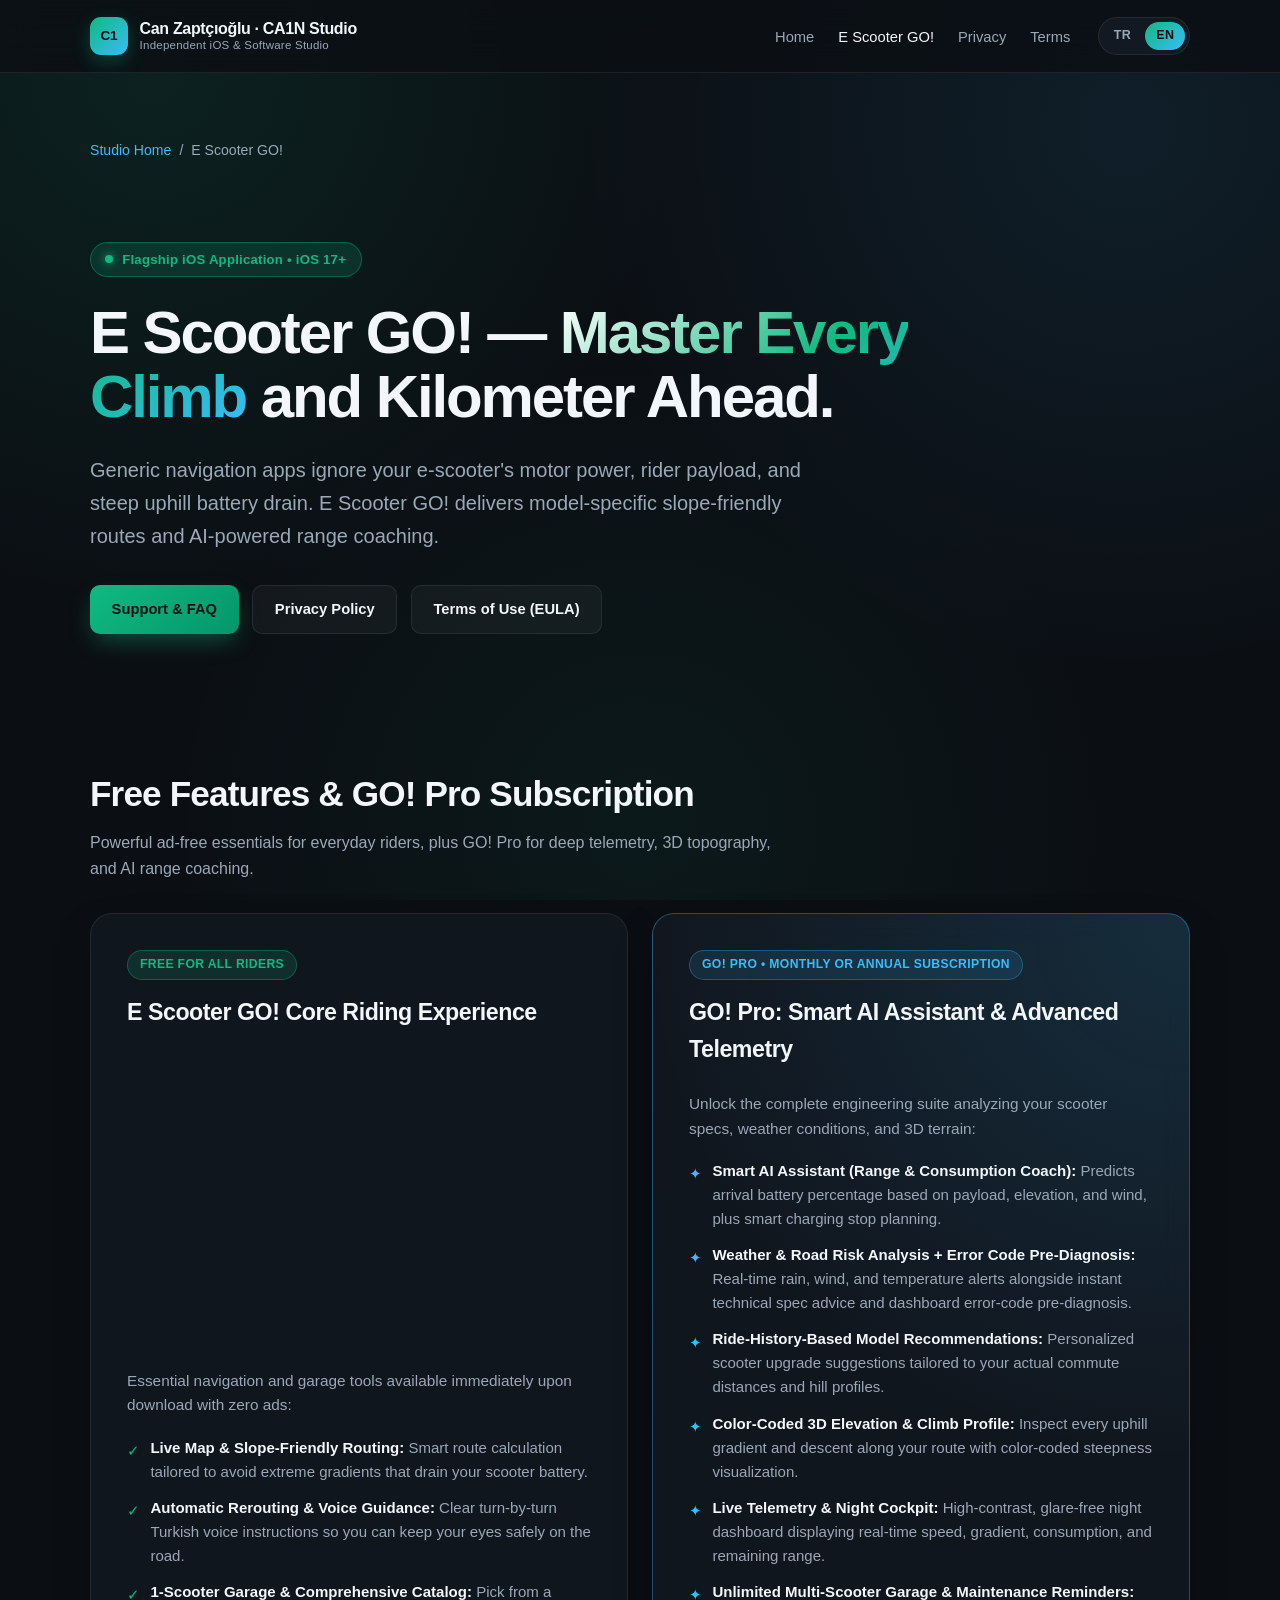
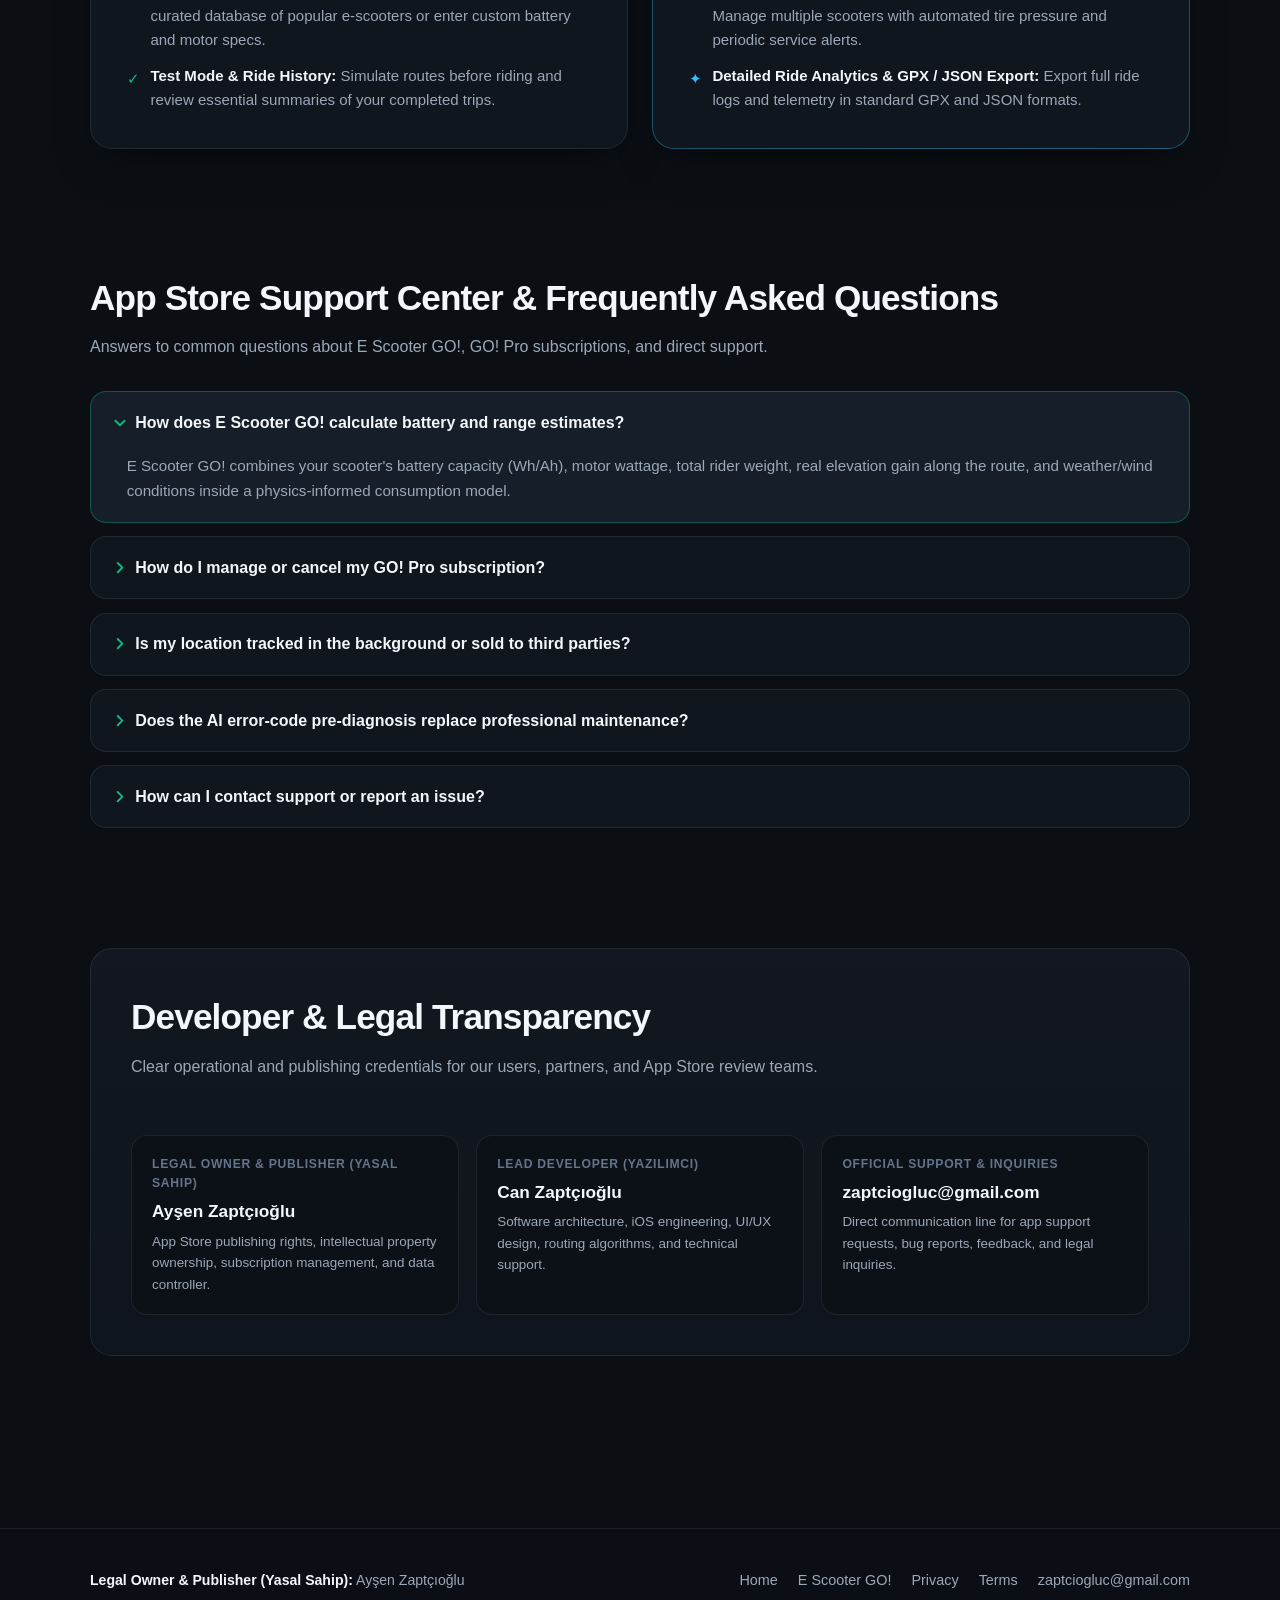
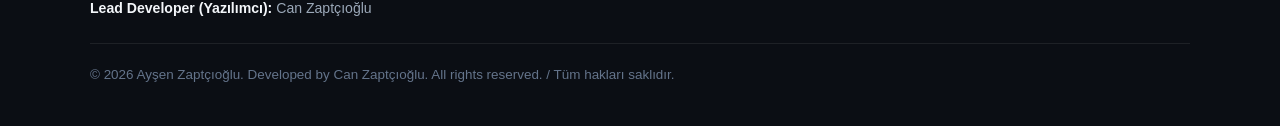
==== e-scooter-go/index.html @ ae76e6fb "redid evertyhing" ====
<!DOCTYPE html>
<html lang="tr" data-i18n-title="meta.title.scooter">
<head>
  <meta charset="UTF-8">
  <meta name="viewport" content="width=device-width, initial-scale=1.0">
  <meta name="description" content="E Scooter GO! — Smart E-Scooter Navigation, Elevation-Aware Range Estimation, Turkish Voice Guidance & GO! Pro AI Assistant. Legal Owner: Ayşen Zaptçıoğlu. Developer: Can Zaptçıoğlu.">
  <title>E Scooter GO! — Akıllı E-Scooter Navigasyon, Menzil & GO! Pro</title>
  <link rel="stylesheet" href="/assets/style.css">
  <script src="/assets/i18n.js" defer></script>
</head>
<body>
  <header class="site-header">
    <div class="header-inner">
      <a href="/" class="brand-link">
        <span class="brand-mark" aria-hidden="true">C1</span>
        <span class="brand-text">
          <span class="brand-title">Can Zaptçıoğlu · CA1N Studio</span>
          <span class="brand-subtitle" data-i18n="nav.brand.subtitle">Bağımsız iOS & Yazılım Stüdyosu</span>
        </span>
      </a>

      <div class="nav-group">
        <nav aria-label="Primary Navigation">
          <ul class="nav-links">
            <li><a href="/" data-i18n="nav.home">Ana Sayfa</a></li>
            <li><a href="/e-scooter-go/" aria-current="page" data-i18n="nav.scooter">E Scooter GO!</a></li>
            <li><a href="/e-scooter-go/privacy/" data-i18n="nav.privacy">Gizlilik</a></li>
            <li><a href="/e-scooter-go/terms/" data-i18n="nav.terms">Koşullar</a></li>
          </ul>
        </nav>

        <div class="lang-switch" role="group" aria-label="Language Switcher">
          <button type="button" class="lang-btn" data-lang="tr" aria-pressed="true">TR</button>
          <button type="button" class="lang-btn" data-lang="en" aria-pressed="false">EN</button>
        </div>
      </div>
    </div>
  </header>

  <main>
    <nav class="breadcrumb" aria-label="Breadcrumb">
      <a href="/" data-i18n="scooter.breadcrumb.home">Ana Sayfa</a>
      <span aria-hidden="true">/</span>
      <span data-i18n="scooter.breadcrumb.current">E Scooter GO!</span>
    </nav>

    <section class="hero" aria-labelledby="scooter-hero-heading">
      <div class="eyebrow-badge">
        <span class="pulse-dot" aria-hidden="true"></span>
        <span data-i18n="scooter.hero.badge">Amiral Gemisi iOS Uygulaması • iOS 17+</span>
      </div>

      <h1 id="scooter-hero-heading" data-i18n-html="scooter.hero.title">
        E Scooter GO! — <span class="text-gradient">Her Yokuşu ve Kilometreyi</span> Önceden Bilin.
      </h1>

      <p class="hero-lead" data-i18n="scooter.hero.lead">
        Standart haritalar elektrikli scooter'ınızın motor gücünü, sürücü ağırlığını veya dik yokuşlardaki batarya kaybını hesaba katmaz. E Scooter GO!, scooter modelinize özel eğim-duyarlı rotalar ve yapay zeka destekli menzil koçluğu sunar.
      </p>

      <div class="hero-actions">
        <a href="#support-faq" class="btn btn-primary" data-i18n="scooter.hero.btn_support">Destek & SSS</a>
        <a href="/e-scooter-go/privacy/" class="btn btn-secondary" data-i18n="scooter.hero.btn_privacy">Gizlilik Politikası</a>
        <a href="/e-scooter-go/terms/" class="btn btn-secondary" data-i18n="scooter.hero.btn_terms">Kullanım Koşulları (EULA)</a>
      </div>
    </section>

    <section class="section-block" aria-labelledby="tiers-heading">
      <div class="section-header">
        <h2 id="tiers-heading" data-i18n="scooter.tiers.title">Ücretsiz Özellikler ve GO! Pro Aboneliği</h2>
        <p data-i18n="scooter.tiers.subtitle">Günlük sürüşler için güçlü ücretsiz temel özellikler; maksimum menzil, derin telemetri ve yapay zeka koçluğu isteyenler için GO! Pro.</p>
      </div>

      <div class="cards-grid">
        <!-- Free Features Card -->
        <article class="card">
          <header>
            <div class="card-top-row">
              <span class="status-pill" data-i18n="scooter.free.badge">Herkes İçin Ücretsiz</span>
            </div>
            <h3 data-i18n="scooter.free.title">E Scooter GO! Temel Sürüş Deneyimi</h3>
          </header>

          <div class="card-content">
            <p data-i18n="scooter.free.desc">
              Uygulamayı indirdiğiniz anda reklamsız ve güvenli şekilde kullanabileceğiniz temel navigasyon ve garaj araçları:
            </p>
            <ul class="feature-list">
              <li>
                <span class="check-icon" aria-hidden="true">✓</span>
                <span data-i18n-html="scooter.free.f1"><strong>Canlı Harita & Eğim Dostu Rota:</strong> Dik yokuşlardan kaçınan, scooter performansınıza uygun akıllı rota hesaplama.</span>
              </li>
              <li>
                <span class="check-icon" aria-hidden="true">✓</span>
                <span data-i18n-html="scooter.free.f2"><strong>Otomatik Yeniden Rotalama & Türkçe Sesli Rehber:</strong> Sürüş esnasında ekrana bakmadan dönüşleri takip etmenizi sağlayan net Türkçe sesli yönlendirme.</span>
              </li>
              <li>
                <span class="check-icon" aria-hidden="true">✓</span>
                <span data-i18n-html="scooter.free.f3"><strong>1 Scooter Kapasiteli Garaj & Geniş Katalog:</strong> Popüler e-scooter modellerinden oluşan hazır katalog veya özel batarya/motor değerleriyle kendi scooter'ınızı ekleme.</span>
              </li>
              <li>
                <span class="check-icon" aria-hidden="true">✓</span>
                <span data-i18n-html="scooter.free.f4"><strong>Test Modu & Sürüş Geçmişi:</strong> Yola çıkmadan önce rotaları simüle etme ve tamamladığınız sürüşlerin temel özetlerini kaydetme.</span>
              </li>
            </ul>
          </div>
        </article>

        <!-- GO! Pro Subscription Card -->
        <article class="card pro-card">
          <header>
            <div class="card-top-row">
              <span class="status-pill upcoming" data-i18n="scooter.pro.badge">GO! Pro • Aylık veya Yıllık Abonelik</span>
            </div>
            <h3 data-i18n="scooter.pro.title">GO! Pro: Akıllı Asistan (AI) & İleri Telemetri</h3>
          </header>

          <div class="card-content">
            <p data-i18n="scooter.pro.desc">
              Sürüş verilerinizi, hava koşullarını ve rota topografyasını analiz eden profesyonel özellik paketi:
            </p>
            <ul class="feature-list">
              <li>
                <span class="sky-icon" aria-hidden="true">✦</span>
                <span data-i18n-html="scooter.pro.f1"><strong>Akıllı Asistan (AI Menzil & Tüketim Koçu):</strong> Kalan batarya, eğim ve rüzgara göre varış batarya yüzdesi tahmini ve şarj durağı planlayıcı.</span>
              </li>
              <li>
                <span class="sky-icon" aria-hidden="true">✦</span>
                <span data-i18n-html="scooter.pro.f2"><strong>Hava & Yol Riski Analizi + Arıza Kodu Ön Tanı:</strong> Yağış, rüzgar ve sıcaklık uyarıları; scooter ekranındaki hata kodları için hızlı teknik ön tanı rehberi ve teknik özellik danışmanı.</span>
              </li>
              <li>
                <span class="sky-icon" aria-hidden="true">✦</span>
                <span data-i18n-html="scooter.pro.f3"><strong>Sürüş Geçmişine Dayalı Model Önerisi:</strong> Günlük rotalarınıza ve yokuş profilinize en uygun e-scooter modellerini analiz eden yapay zeka danışmanı.</span>
              </li>
              <li>
                <span class="sky-icon" aria-hidden="true">✦</span>
                <span data-i18n-html="scooter.pro.f4"><strong>Renk Kodlu 3D Yükseklik & Tırmanış Profili:</strong> Rotadaki tüm tırmanış ve iniş eğimlerini renk kodlarıyla üç boyutlu olarak inceleme.</span>
              </li>
              <li>
                <span class="sky-icon" aria-hidden="true">✦</span>
                <span data-i18n-html="scooter.pro.f5"><strong>Canlı Telemetri & Gece Kokpiti (Night Cockpit):</strong> Gece sürüşlerinde göz yormayan yüksek kontrastlı hız, eğim, tüketim ve tahmini menzil göstergeleri.</span>
              </li>
              <li>
                <span class="sky-icon" aria-hidden="true">✦</span>
                <span data-i18n-html="scooter.pro.f6"><strong>Sınırsız Çoklu Scooter Garajı & Bakım Hatırlatıcıları:</strong> Birden fazla scooter tanımlama, lastik basıncı ve periyodik bakım bildirimleri.</span>
              </li>
              <li>
                <span class="sky-icon" aria-hidden="true">✦</span>
                <span data-i18n-html="scooter.pro.f7"><strong>Detaylı Sürüş Analitiği & GPX / JSON Dışa Aktarım:</strong> Tüm sürüş telemetrinizi profesyonel formatlarda dışa aktarma ve yedekleme.</span>
              </li>
            </ul>
          </div>
        </article>
      </div>
    </section>

    <section id="support-faq" class="section-block" aria-labelledby="faq-heading">
      <div class="section-header">
        <h2 id="faq-heading" data-i18n="scooter.faq.title">App Store Destek Merkezi & Sıkça Sorulan Sorular</h2>
        <p data-i18n="scooter.faq.subtitle">E Scooter GO! kullanımı, GO! Pro aboneliği ve teknik destek hakkında en çok merak edilenler.</p>
      </div>

      <div class="accordion">
        <details open>
          <summary data-i18n="scooter.faq.q1">Menzil ve batarya tüketim tahmini nasıl hesaplanıyor?</summary>
          <div class="accordion-body">
            <p data-i18n="scooter.faq.a1">
              E Scooter GO!, garajınıza kaydettiğiniz scooter'ın batarya kapasitesi (Wh/Ah), motor gücü, toplam sürücü ağırlığı, rotadaki gerçek rakım değişimleri (yokuş eğimleri) ve hava/rüzgar verilerini birleştirerek fizik tabanlı bir tüketim modeli çalıştırır.
            </p>
          </div>
        </details>

        <details>
          <summary data-i18n="scooter.faq.q2">GO! Pro aboneliğimi nasıl yönetebilir veya iptal edebilirim?</summary>
          <div class="accordion-body">
            <p data-i18n="scooter.faq.a2">
              Tüm GO! Pro abonelikleri doğrudan Apple App Store (StoreKit) üzerinden güvenli şekilde işlenir. iPhone'unuzda Ayarlar > [Adınız] > Abonelikler menüsünden aboneliğinizi dilediğiniz zaman görüntüleyebilir, değiştirebilir veya dönem bitiminden en az 24 saat önce iptal edebilirsiniz.
            </p>
          </div>
        </details>

        <details>
          <summary data-i18n="scooter.faq.q3">Konum verilerim arka planda takip ediliyor veya üçüncü taraflara satılıyor mu?</summary>
          <div class="accordion-body">
            <p data-i18n="scooter.faq.a3">
              Hayır. Konum bilginiz yalnızca siz aktif olarak navigasyonu veya sürüş kaydını başlattığınızda rota hesaplama ve sesli yönlendirme amacıyla kullanılır. Reklam ağlarına veri satılmaz ve reklam takibi yapılmaz.
            </p>
          </div>
        </details>

        <details>
          <summary data-i18n="scooter.faq.q4">Yapay Zeka (AI) arıza kodu ön tanısı resmi servis yerine geçer mi?</summary>
          <div class="accordion-body">
            <p data-i18n="scooter.faq.a4">
              Hayır. Akıllı Asistan'ın sunduğu hata kodu açıklamaları ve bakım önerileri yalnızca bilgilendirme ve ön tanı amaçlıdır. Güvenlik açısından kritik mekanik veya elektriksel arızalarda mutlaka yetkili teknik servise başvurmalısınız.
            </p>
          </div>
        </details>

        <details>
          <summary data-i18n="scooter.faq.q5">Destek ekibine veya geliştiriciye nasıl ulaşabilirim?</summary>
          <div class="accordion-body">
            <p data-i18n="scooter.faq.a5">
              Her türlü soru, hata bildirimi, özellik önerisi veya hesap desteği için zaptciogluc@gmail.com adresine e-posta gönderebilirsiniz. Mesajlarınız baş yazılımcı Can Zaptçıoğlu tarafından en geç 24-48 saat içinde yanıtlanır.
            </p>
          </div>
        </details>
      </div>
    </section>

    <section class="section-block" aria-labelledby="scooter-legal-heading">
      <div class="transparency-panel">
        <div class="section-header">
          <h2 id="scooter-legal-heading" data-i18n="home.about.title">Geliştirici & Yasal Şeffaflık Yapısı</h2>
          <p data-i18n="home.about.subtitle">Kullanıcılarımız ve App Store inceleme ekipleri için resmi sahiplik, geliştirme ve yayıncılık bilgileri.</p>
        </div>

        <div class="credentials-grid">
          <div class="credential-item">
            <span class="credential-label" data-i18n="home.about.owner_label">Yasal Sahip & Yayıncı (Legal Owner)</span>
            <span class="credential-value" data-i18n="home.about.owner_value">Ayşen Zaptçıoğlu</span>
            <span class="credential-note" data-i18n="home.about.owner_note">App Store yayıncılık hakları, fikri mülkiyet, abonelik yönetimi ve veri sorumlusu unvanı.</span>
          </div>

          <div class="credential-item">
            <span class="credential-label" data-i18n="home.about.dev_label">Baş Yazılımcı (Lead Developer)</span>
            <span class="credential-value" data-i18n="home.about.dev_value">Can Zaptçıoğlu</span>
            <span class="credential-note" data-i18n="home.about.dev_note">Yazılım mimarisi, iOS mühendisliği, UI/UX tasarımı, algoritma geliştirme ve teknik destek.</span>
          </div>

          <div class="credential-item">
            <span class="credential-label" data-i18n="home.about.support_label">Resmi Destek & İletişim</span>
            <a href="mailto:zaptciogluc@gmail.com" class="credential-value" data-i18n="home.about.support_value">zaptciogluc@gmail.com</a>
            <span class="credential-note" data-i18n="home.about.support_note">Tüm uygulama destek talepleri, geri bildirimler ve yasal bildirimler için doğrudan iletişim hattı.</span>
          </div>
        </div>
      </div>
    </section>
  </main>

  <footer class="site-footer">
    <div class="footer-inner">
      <div class="footer-top">
        <div class="footer-credits">
          <p data-i18n-html="footer.owner_line"><strong>Yasal Sahip & Yayıncı (Legal Owner):</strong> Ayşen Zaptçıoğlu</p>
          <p data-i18n-html="footer.dev_line"><strong>Baş Yazılımcı (Lead Developer):</strong> Can Zaptçıoğlu</p>
        </div>

        <nav aria-label="Footer Links">
          <ul class="footer-links">
            <li><a href="/" data-i18n="nav.home">Ana Sayfa</a></li>
            <li><a href="/e-scooter-go/" data-i18n="nav.scooter">E Scooter GO!</a></li>
            <li><a href="/e-scooter-go/privacy/" data-i18n="nav.privacy">Gizlilik</a></li>
            <li><a href="/e-scooter-go/terms/" data-i18n="nav.terms">Koşullar</a></li>
            <li><a href="mailto:zaptciogluc@gmail.com">zaptciogluc@gmail.com</a></li>
          </ul>
        </nav>
      </div>

      <div class="footer-bottom">
        <p data-i18n="footer.copyright">© 2026 Ayşen Zaptçıoğlu. Developed by Can Zaptçıoğlu. All rights reserved. / Tüm hakları saklıdır.</p>
      </div>
    </div>
  </footer>
</body>
</html>
---- assets/style.css ----
@layer reset, base, theme, components, utilities;

@layer reset {
  html, body, div, span, header, nav, main, section, article, aside, footer,
  h1, h2, h3, h4, p, ul, ol, li, dl, dt, dd, figure, figcaption, blockquote,
  details, summary, a, button {
    box-sizing: border-box;
    margin: 0;
    padding: 0;
  }

  ul, ol {
    list-style: none;
  }

  button {
    font: inherit;
    color: inherit;
    background: transparent;
    border: none;
    cursor: pointer;
  }

  a {
    color: inherit;
    text-decoration: none;
  }
}

@layer theme {
  :root {
    color-scheme: dark;
    --bg-obsidian: #0B0F14;
    --bg-elevated: #0F151D;
    --card-bg: rgba(19, 25, 34, 0.78);
    --card-bg-solid: #131922;
    --card-bg-hover: rgba(24, 32, 44, 0.92);
    --border-subtle: rgba(255, 255, 255, 0.08);
    --border-highlight: rgba(16, 185, 129, 0.35);
    --border-sky: rgba(56, 189, 248, 0.35);
    --text-primary: #F3F6FA;
    --text-secondary: #9BA8B8;
    --text-muted: #64748B;
    --accent-emerald: #10B981;
    --accent-emerald-hover: #059669;
    --accent-emerald-glow: rgba(16, 185, 129, 0.16);
    --accent-sky: #38BDF8;
    --accent-sky-glow: rgba(56, 189, 248, 0.14);
    --accent-amber: #F59E0B;
    --font-sans: -apple-system, BlinkMacSystemFont, "SF Pro Display", "SF Pro Text", "Inter", "Segoe UI", Roboto, Helvetica, Arial, sans-serif;
    --font-mono: "SF Mono", ui-monospace, SFMono-Regular, Menlo, Monaco, Consolas, monospace;
    --radius-sm: 10px;
    --radius-md: 16px;
    --radius-lg: 22px;
    --radius-pill: 999px;
    --shadow-card: 0 18px 40px -12px rgba(0, 0, 0, 0.55);
    --max-width: 1180px;
  }
}

@layer base {
  html {
    background-color: var(--bg-obsidian);
    color: var(--text-primary);
    font-family: var(--font-sans);
    line-height: 1.6;
    scroll-behavior: smooth;
    -webkit-font-smoothing: antialiased;
  }

  body {
    min-block-size: 100dvh;
    display: flex;
    flex-direction: column;
    background-color: var(--bg-obsidian);
    background-image:
      radial-gradient(circle at 12% 8%, rgba(16, 185, 129, 0.11), transparent 38%),
      radial-gradient(circle at 88% 14%, rgba(56, 189, 248, 0.09), transparent 40%),
      radial-gradient(circle at 50% 92%, rgba(16, 185, 129, 0.06), transparent 45%);
    background-attachment: fixed;
  }

  main {
    flex: 1;
    inline-size: 100%;
    max-inline-size: var(--max-width);
    margin-inline: auto;
    padding-inline: clamp(1.25rem, 4vw, 2.5rem);
    padding-block: clamp(2rem, 5vw, 4rem);
  }

  :focus-visible {
    outline: 2px solid var(--accent-sky);
    outline-offset: 3px;
  }
}

@layer components {
  /* Top Navigation Bar */
  .site-header {
    position: sticky;
    inset-block-start: 0;
    z-index: 100;
    background: rgba(11, 15, 20, 0.82);
    backdrop-filter: blur(18px);
    -webkit-backdrop-filter: blur(18px);
    border-block-end: 1px solid var(--border-subtle);
  }

  .header-inner {
    max-inline-size: var(--max-width);
    margin-inline: auto;
    padding-inline: clamp(1.25rem, 4vw, 2.5rem);
    min-block-size: 4.5rem;
    display: flex;
    align-items: center;
    justify-content: space-between;
    gap: 1.25rem;
    flex-wrap: wrap;
  }

  .brand-link {
    display: inline-flex;
    align-items: center;
    gap: 0.75rem;
    font-weight: 700;
    font-size: 1.05rem;
    letter-spacing: -0.02em;
    color: var(--text-primary);
  }

  .brand-mark {
    inline-size: 2.35rem;
    block-size: 2.35rem;
    border-radius: 11px;
    background: linear-gradient(135deg, var(--accent-emerald) 0%, var(--accent-sky) 100%);
    display: inline-flex;
    align-items: center;
    justify-content: center;
    color: #061017;
    font-weight: 800;
    font-size: 0.85rem;
    letter-spacing: -0.03em;
    box-shadow: 0 6px 18px rgba(16, 185, 129, 0.28);
    flex-shrink: 0;
  }

  .brand-text {
    display: flex;
    flex-direction: column;
    line-height: 1.15;
  }

  .brand-title {
    font-weight: 700;
    font-size: 1rem;
  }

  .brand-subtitle {
    font-size: 0.72rem;
    font-weight: 500;
    color: var(--text-secondary);
    letter-spacing: 0.02em;
  }

  .nav-group {
    display: flex;
    align-items: center;
    gap: clamp(0.75rem, 2.5vw, 1.75rem);
    flex-wrap: wrap;
  }

  .nav-links {
    display: flex;
    align-items: center;
    gap: clamp(0.75rem, 2vw, 1.5rem);
    flex-wrap: wrap;
  }

  .nav-links a {
    font-size: 0.92rem;
    font-weight: 500;
    color: var(--text-secondary);
    padding-block: 0.35rem;
    transition: color 0.2s ease;
  }

  .nav-links a:where(:hover, [aria-current="page"]) {
    color: var(--text-primary);
  }

  /* Language Toggle Button */
  .lang-switch {
    display: inline-flex;
    align-items: center;
    background: var(--card-bg-solid);
    border: 1px solid var(--border-subtle);
    border-radius: var(--radius-pill);
    padding: 0.22rem;
    gap: 0.2rem;
  }

  .lang-btn {
    padding: 0.28rem 0.68rem;
    border-radius: var(--radius-pill);
    font-size: 0.78rem;
    font-weight: 700;
    letter-spacing: 0.04em;
    color: var(--text-secondary);
    transition: background-color 0.2s ease, color 0.2s ease;
  }

  .lang-btn[aria-pressed="true"] {
    background: linear-gradient(135deg, var(--accent-emerald), var(--accent-sky));
    color: #041016;
  }

  .lang-btn:hover:not([aria-pressed="true"]) {
    color: var(--text-primary);
  }

  /* Hero Section */
  .hero {
    padding-block: clamp(2.5rem, 6vw, 4.5rem);
    display: grid;
    gap: 1.5rem;
    max-inline-size: 54rem;
  }

  .eyebrow-badge {
    display: inline-flex;
    align-items: center;
    gap: 0.55rem;
    inline-size: fit-content;
    padding: 0.38rem 0.9rem;
    border-radius: var(--radius-pill);
    background: var(--accent-emerald-glow);
    border: 1px solid var(--border-highlight);
    color: var(--accent-emerald);
    font-size: 0.82rem;
    font-weight: 600;
    letter-spacing: 0.02em;
  }

  .eyebrow-badge.sky {
    background: var(--accent-sky-glow);
    border-color: var(--border-sky);
    color: var(--accent-sky);
  }

  .pulse-dot {
    inline-size: 0.5rem;
    block-size: 0.5rem;
    border-radius: 50%;
    background-color: currentColor;
    box-shadow: 0 0 10px currentColor;
  }

  .hero h1 {
    font-size: clamp(2.25rem, 5vw, 3.75rem);
    font-weight: 800;
    line-height: 1.08;
    letter-spacing: -0.035em;
    color: var(--text-primary);
  }

  .text-gradient {
    background: linear-gradient(135deg, #FFFFFF 0%, var(--accent-emerald) 55%, var(--accent-sky) 100%);
    -webkit-background-clip: text;
    background-clip: text;
    color: transparent;
  }

  .hero-lead {
    font-size: clamp(1.05rem, 2vw, 1.25rem);
    color: var(--text-secondary);
    max-inline-size: 46rem;
    line-height: 1.65;
  }

  .hero-actions {
    display: flex;
    flex-wrap: wrap;
    gap: 0.85rem;
    padding-block-start: 0.5rem;
  }

  /* Buttons */
  .btn {
    display: inline-flex;
    align-items: center;
    justify-content: center;
    gap: 0.5rem;
    padding: 0.72rem 1.35rem;
    border-radius: var(--radius-sm);
    font-size: 0.92rem;
    font-weight: 600;
    transition: transform 0.18s ease, background-color 0.18s ease, border-color 0.18s ease, box-shadow 0.18s ease;
  }

  .btn-primary {
    background: linear-gradient(135deg, var(--accent-emerald) 0%, #059669 100%);
    color: #04130E;
    font-weight: 700;
    box-shadow: 0 10px 24px -6px rgba(16, 185, 129, 0.45);
  }

  .btn-primary:hover {
    transform: translateY(-1px);
    box-shadow: 0 14px 28px -6px rgba(16, 185, 129, 0.6);
  }

  .btn-secondary {
    background: rgba(255, 255, 255, 0.04);
    border: 1px solid var(--border-subtle);
    color: var(--text-primary);
  }

  .btn-secondary:hover {
    background: rgba(255, 255, 255, 0.08);
    border-color: rgba(255, 255, 255, 0.2);
  }

  .btn-ghost {
    padding: 0.55rem 0.95rem;
    font-size: 0.85rem;
    background: rgba(56, 189, 248, 0.08);
    border: 1px solid rgba(56, 189, 248, 0.24);
    color: var(--accent-sky);
    border-radius: var(--radius-sm);
  }

  .btn-ghost:hover {
    background: rgba(56, 189, 248, 0.15);
  }

  /* Section Headings */
  .section-block {
    padding-block: clamp(2.25rem, 5vw, 3.75rem);
  }

  .section-header {
    display: flex;
    flex-direction: column;
    gap: 0.5rem;
    margin-block-end: 2rem;
  }

  .section-header h2 {
    font-size: clamp(1.55rem, 3vw, 2.2rem);
    font-weight: 750;
    letter-spacing: -0.025em;
  }

  .section-header p {
    color: var(--text-secondary);
    max-inline-size: 44rem;
    font-size: 1rem;
  }

  /* Responsive Card Grid & Container Query Cards */
  .cards-grid {
    display: grid;
    grid-template-columns: repeat(auto-fit, minmax(min(100%, 340px), 1fr));
    gap: 1.5rem;
  }

  .card {
    container-type: inline-size;
    background: var(--card-bg);
    backdrop-filter: blur(14px);
    -webkit-backdrop-filter: blur(14px);
    border: 1px solid var(--border-subtle);
    border-radius: var(--radius-lg);
    padding: clamp(1.5rem, 3vw, 2.25rem);
    box-shadow: var(--shadow-card);
    display: flex;
    flex-direction: column;
    justify-content: space-between;
    gap: 1.5rem;
    transition: border-color 0.25s ease, transform 0.25s ease;
  }

  .card:hover {
    border-color: rgba(255, 255, 255, 0.16);
  }

  .card.flagship {
    border-color: var(--border-highlight);
    background:
      radial-gradient(circle at 100% 0%, rgba(16, 185, 129, 0.12), transparent 55%),
      var(--card-bg);
  }

  .card.pro-card {
    border-color: var(--border-sky);
    background:
      radial-gradient(circle at 100% 0%, rgba(56, 189, 248, 0.14), transparent 55%),
      var(--card-bg);
  }

  .card header {
    display: flex;
    flex-direction: column;
    gap: 0.85rem;
  }

  .card-top-row {
    display: flex;
    align-items: center;
    justify-content: space-between;
    gap: 1rem;
    flex-wrap: wrap;
  }

  .app-icon-badge {
    inline-size: 3.5rem;
    block-size: 3.5rem;
    border-radius: 15px;
    background: linear-gradient(135deg, #10B981 0%, #0EA5E9 100%);
    display: inline-flex;
    align-items: center;
    justify-content: center;
    color: #04121A;
    box-shadow: 0 10px 24px rgba(16, 185, 129, 0.3);
    flex-shrink: 0;
  }

  .app-icon-badge.muted {
    background: rgba(255, 255, 255, 0.06);
    border: 1px dashed rgba(255, 255, 255, 0.18);
    color: var(--text-secondary);
    box-shadow: none;
  }

  .status-pill {
    display: inline-flex;
    align-items: center;
    gap: 0.4rem;
    padding: 0.28rem 0.75rem;
    border-radius: var(--radius-pill);
    font-size: 0.76rem;
    font-weight: 700;
    letter-spacing: 0.03em;
    text-transform: uppercase;
    background: rgba(16, 185, 129, 0.15);
    color: var(--accent-emerald);
    border: 1px solid rgba(16, 185, 129, 0.35);
  }

  .status-pill.upcoming {
    background: rgba(56, 189, 248, 0.12);
    color: var(--accent-sky);
    border-color: rgba(56, 189, 248, 0.3);
  }

  .card h3 {
    font-size: 1.45rem;
    font-weight: 750;
    letter-spacing: -0.02em;
    color: var(--text-primary);
  }

  .card-content {
    display: flex;
    flex-direction: column;
    gap: 1.1rem;
    color: var(--text-secondary);
    font-size: 0.96rem;
  }

  .feature-tags {
    display: flex;
    flex-wrap: wrap;
    gap: 0.5rem;
  }

  .tag {
    padding: 0.28rem 0.68rem;
    border-radius: 8px;
    background: rgba(255, 255, 255, 0.05);
    border: 1px solid var(--border-subtle);
    font-size: 0.78rem;
    font-weight: 500;
    color: var(--text-primary);
  }

  .card footer {
    display: flex;
    flex-wrap: wrap;
    align-items: center;
    gap: 0.65rem;
    padding-block-start: 0.75rem;
    border-block-start: 1px solid var(--border-subtle);
  }

  @container (min-width: 520px) {
    .card footer {
      justify-content: flex-start;
    }
  }

  /* Feature Lists inside Cards */
  .feature-list {
    display: grid;
    gap: 0.75rem;
  }

  .feature-list li {
    display: flex;
    align-items: flex-start;
    gap: 0.65rem;
    font-size: 0.94rem;
    color: var(--text-secondary);
  }

  .feature-list li strong {
    color: var(--text-primary);
    font-weight: 600;
  }

  .check-icon {
    color: var(--accent-emerald);
    flex-shrink: 0;
    margin-block-start: 0.2rem;
  }

  .sky-icon {
    color: var(--accent-sky);
    flex-shrink: 0;
    margin-block-start: 0.2rem;
  }

  /* Ownership & Transparency Panel */
  .transparency-panel {
    background: linear-gradient(180deg, rgba(19, 25, 34, 0.9) 0%, rgba(15, 21, 29, 0.95) 100%);
    border: 1px solid var(--border-subtle);
    border-radius: var(--radius-lg);
    padding: clamp(1.5rem, 3.5vw, 2.5rem);
    display: grid;
    gap: 1.5rem;
  }

  .credentials-grid {
    display: grid;
    grid-template-columns: repeat(auto-fit, minmax(min(100%, 240px), 1fr));
    gap: 1.1rem;
  }

  .credential-item {
    background: rgba(11, 15, 20, 0.65);
    border: 1px solid var(--border-subtle);
    border-radius: var(--radius-md);
    padding: 1.15rem 1.25rem;
    display: flex;
    flex-direction: column;
    gap: 0.3rem;
  }

  .credential-label {
    font-size: 0.76rem;
    text-transform: uppercase;
    letter-spacing: 0.06em;
    color: var(--text-muted);
    font-weight: 700;
  }

  .credential-value {
    font-size: 1.08rem;
    font-weight: 700;
    color: var(--text-primary);
  }

  .credential-note {
    font-size: 0.84rem;
    color: var(--text-secondary);
  }

  /* Modern Accordion (Native <details> & ::details-content) */
  .accordion {
    display: grid;
    gap: 0.85rem;
  }

  .accordion details {
    background: var(--card-bg);
    border: 1px solid var(--border-subtle);
    border-radius: var(--radius-md);
    padding-inline: 1.25rem;
    transition: border-color 0.2s ease, background-color 0.2s ease;
  }

  .accordion details[open] {
    border-color: var(--border-highlight);
    background: var(--card-bg-hover);
  }

  .accordion summary {
    list-style: none;
    display: flex;
    align-items: center;
    gap: 0.75ch;
    padding-block: 1.1rem;
    font-weight: 650;
    font-size: 1rem;
    color: var(--text-primary);
    cursor: pointer;
    user-select: none;
  }

  .accordion summary::-webkit-details-marker {
    display: none;
  }

  .accordion summary::before {
    content: "";
    inline-size: 1.1em;
    block-size: 1.1em;
    flex-shrink: 0;
    background-color: var(--accent-emerald);
    mask: url("data:image/svg+xml,%3Csvg xmlns='http://www.w3.org/2000/svg' viewBox='0 0 24 24' fill='none' stroke='currentColor' stroke-width='2.5' stroke-linecap='round' stroke-linejoin='round'%3E%3Cpolyline points='6 9 12 15 18 9'/%3E%3C/svg%3E") no-repeat center / contain;
    -webkit-mask: url("data:image/svg+xml,%3Csvg xmlns='http://www.w3.org/2000/svg' viewBox='0 0 24 24' fill='none' stroke='currentColor' stroke-width='2.5' stroke-linecap='round' stroke-linejoin='round'%3E%3Cpolyline points='6 9 12 15 18 9'/%3E%3C/svg%3E") no-repeat center / contain;
    rotate: -90deg;
  }

  .accordion summary:dir(rtl)::before {
    rotate: 90deg;
  }

  .accordion details[open] > summary::before {
    rotate: 0deg;
  }

  @media (prefers-reduced-motion: no-preference) {
    .accordion summary::before {
      transition: rotate 0.2s ease;
    }
  }

  .accordion details::details-content {
    interpolate-size: allow-keywords;
    overflow: clip;
    contain: layout;
  }

  .accordion details:not([open])::details-content {
    block-size: 0;
  }

  @media (prefers-reduced-motion: no-preference) {
    .accordion details::details-content {
      transition: block-size, content-visibility, display;
      transition-duration: 0.28s;
      transition-timing-function: ease-in-out;
      transition-behavior: allow-discrete;
    }
  }

  .accordion-body {
    padding-block-end: 1.15rem;
    padding-inline-start: 1.85ch;
    color: var(--text-secondary);
    font-size: 0.95rem;
    line-height: 1.65;
  }

  /* Legal Document Container */
  .legal-wrapper {
    max-inline-size: 52rem;
    margin-inline: auto;
    display: grid;
    gap: 1.75rem;
  }

  .legal-header h1 {
    margin-block-start: 1rem;
    font-size: clamp(1.85rem, 4vw, 2.75rem);
  }

  .legal-header p {
    color: var(--text-secondary);
    margin-block-start: 0.4rem;
  }

  .legal-card {
    background: var(--card-bg);
    border: 1px solid var(--border-subtle);
    border-radius: var(--radius-lg);
    padding: clamp(1.5rem, 4vw, 2.75rem);
    display: grid;
    gap: 1.5rem;
  }

  .legal-section {
    display: grid;
    gap: 0.65rem;
  }

  .legal-section:not(:last-child) {
    padding-block-end: 1.4rem;
    border-block-end: 1px solid var(--border-subtle);
  }

  .legal-section h2 {
    font-size: 1.25rem;
    font-weight: 700;
    color: var(--text-primary);
  }

  .legal-section p {
    color: var(--text-secondary);
    font-size: 0.95rem;
  }

  .legal-list {
    display: grid;
    gap: 0.5rem;
    padding-inline-start: 1.25rem;
    list-style: disc;
    color: var(--text-secondary);
    font-size: 0.94rem;
  }

  .legal-list li strong {
    color: var(--text-primary);
  }

  /* Breadcrumb navigation */
  .breadcrumb {
    display: inline-flex;
    align-items: center;
    gap: 0.5rem;
    font-size: 0.88rem;
    color: var(--text-secondary);
    margin-block-end: 0.5rem;
  }

  .breadcrumb a {
    color: var(--accent-sky);
    font-weight: 500;
  }

  .breadcrumb a:hover {
    text-decoration: underline;
  }

  /* Footer */
  .site-footer {
    border-block-start: 1px solid var(--border-subtle);
    background: rgba(11, 15, 20, 0.92);
    margin-block-start: 3rem;
  }

  .footer-inner {
    max-inline-size: var(--max-width);
    margin-inline: auto;
    padding-inline: clamp(1.25rem, 4vw, 2.5rem);
    padding-block: 2.5rem;
    display: flex;
    flex-direction: column;
    gap: 1.5rem;
  }

  .footer-top {
    display: flex;
    justify-content: space-between;
    align-items: flex-start;
    gap: 2rem;
    flex-wrap: wrap;
  }

  .footer-credits {
    display: grid;
    gap: 0.35rem;
    font-size: 0.88rem;
    color: var(--text-secondary);
  }

  .footer-credits strong {
    color: var(--text-primary);
  }

  .footer-links {
    display: flex;
    flex-wrap: wrap;
    gap: 1.25rem;
    font-size: 0.9rem;
  }

  .footer-links a {
    color: var(--text-secondary);
    transition: color 0.2s ease;
  }

  .footer-links a:hover {
    color: var(--accent-emerald);
  }

  .footer-bottom {
    padding-block-start: 1.25rem;
    border-block-start: 1px solid var(--border-subtle);
    display: flex;
    justify-content: space-between;
    align-items: center;
    flex-wrap: wrap;
    gap: 1rem;
    font-size: 0.84rem;
    color: var(--text-muted);
  }
}
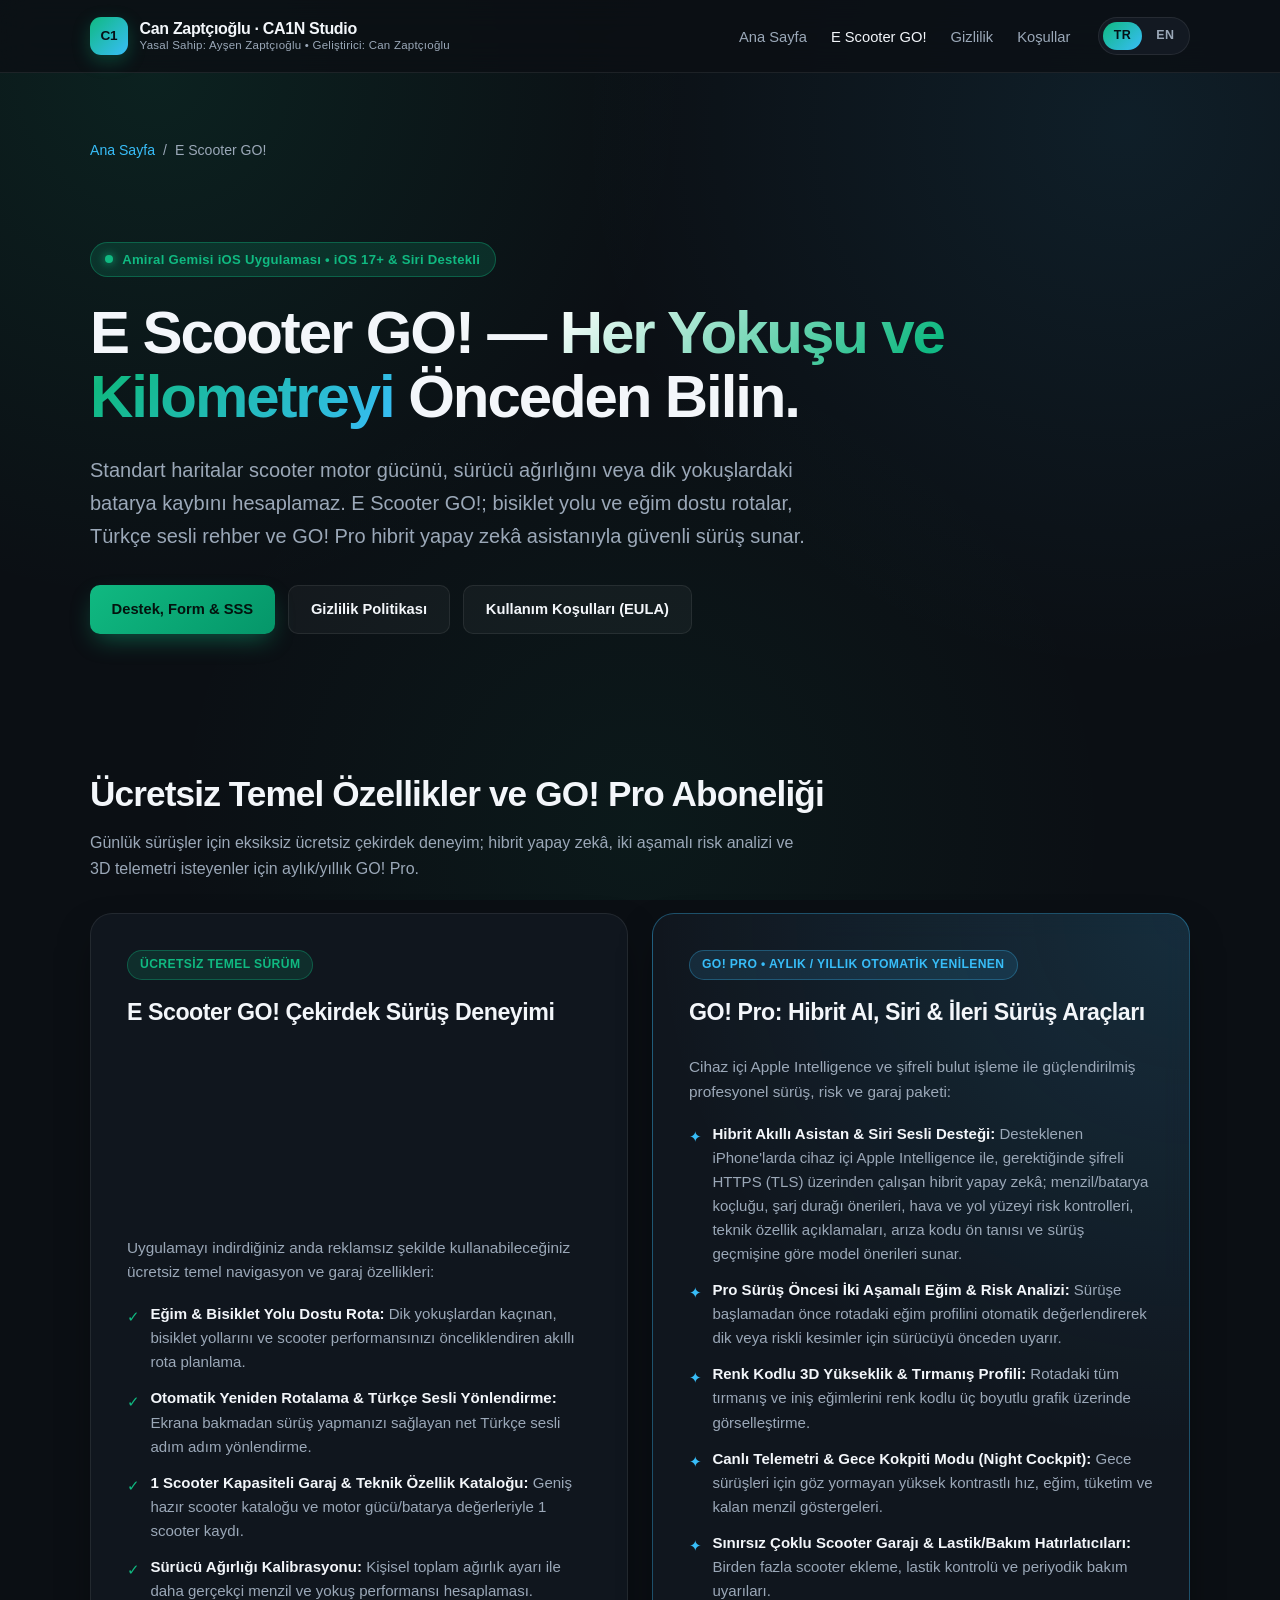
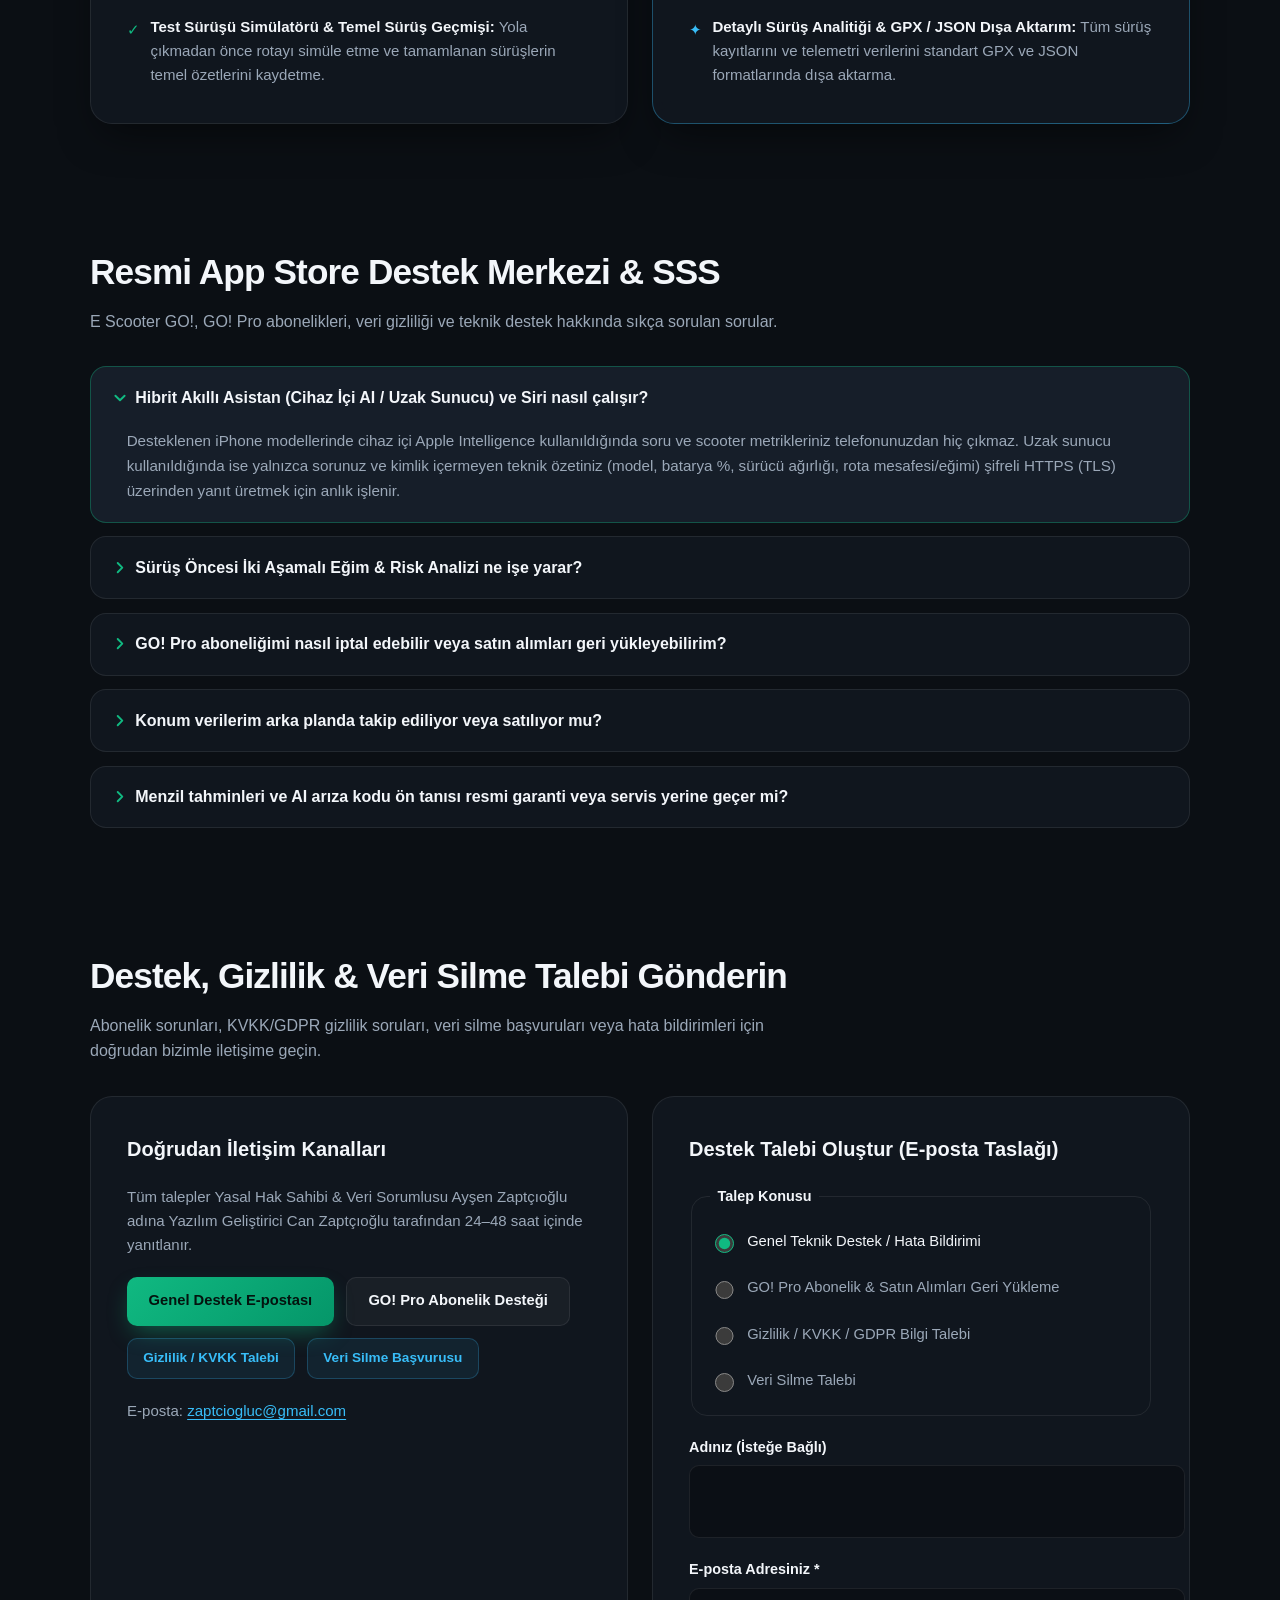
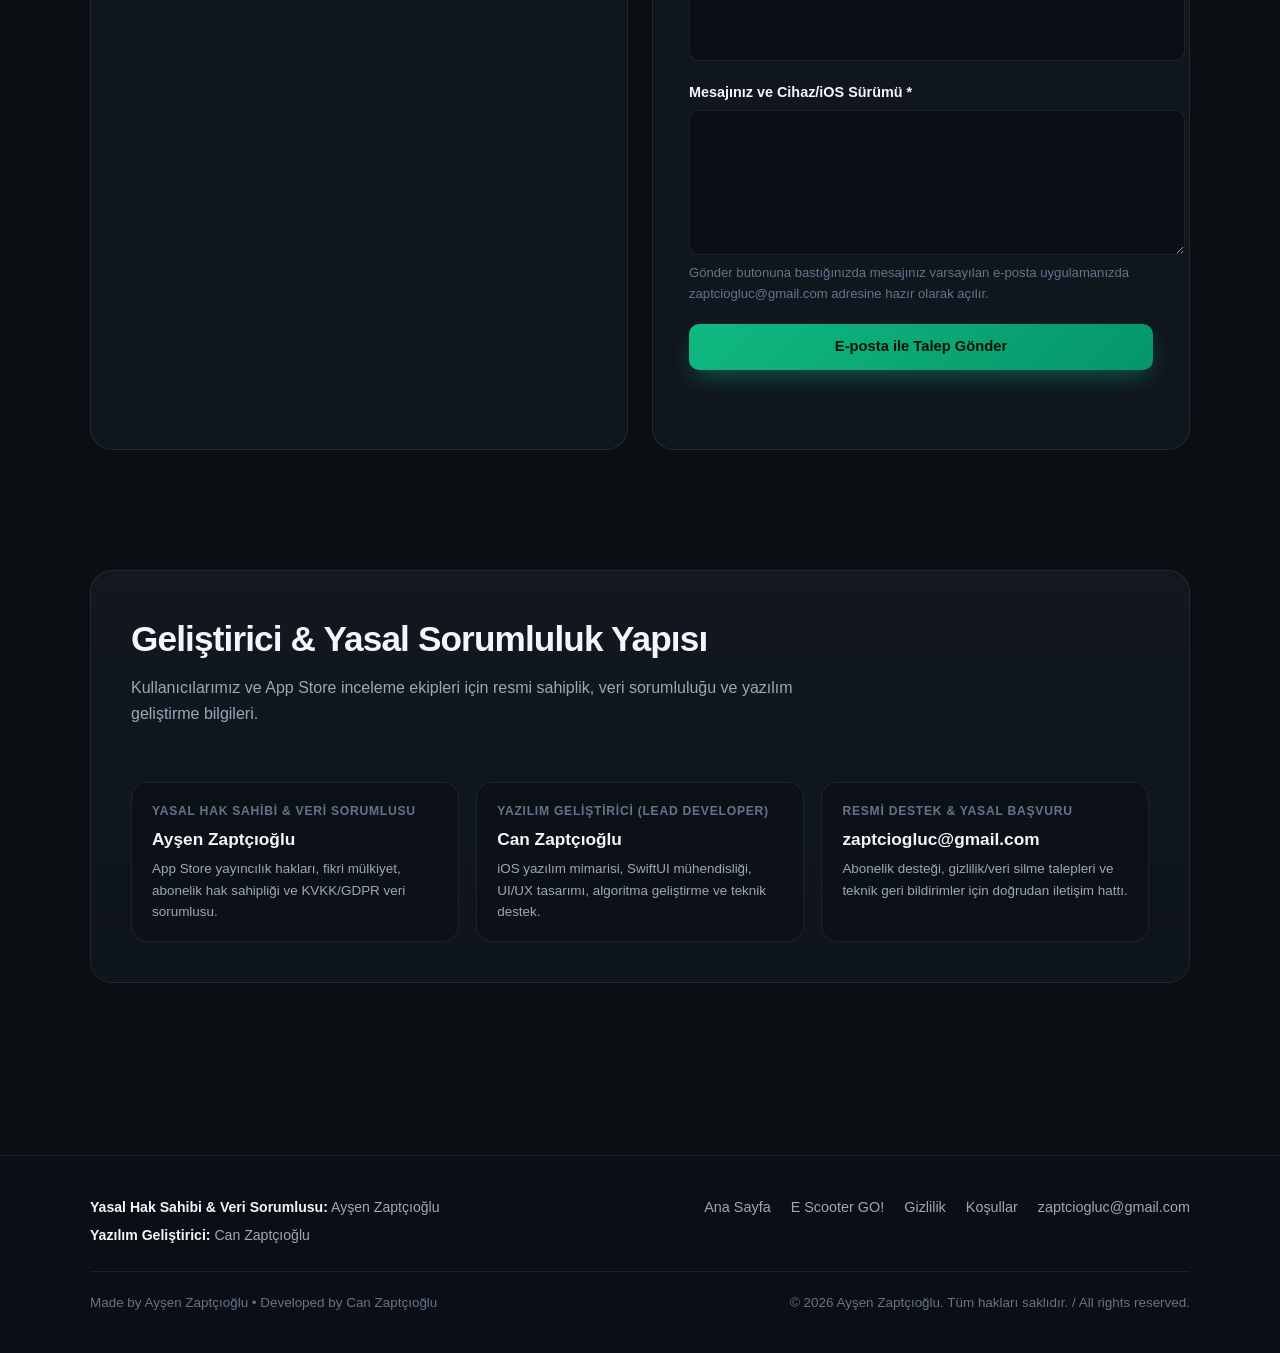
==== commit 01587c9a: "fixes" ====
--- a/e-scooter-go/index.html
+++ b/e-scooter-go/index.html
@@ -3,8 +3,8 @@
 <head>
   <meta charset="UTF-8">
   <meta name="viewport" content="width=device-width, initial-scale=1.0">
-  <meta name="description" content="E Scooter GO! — Smart E-Scooter Navigation, Elevation-Aware Range Estimation, Turkish Voice Guidance & GO! Pro AI Assistant. Legal Owner: Ayşen Zaptçıoğlu. Developer: Can Zaptçıoğlu.">
-  <title>E Scooter GO! — Akıllı E-Scooter Navigasyon, Menzil & GO! Pro</title>
+  <meta name="description" content="E Scooter GO! & GO! Pro — Smart E-Scooter Navigation, Slope & Bike-Path Routing, Hybrid AI & Siri Support, Official App Store Support Page. Legal Owner: Ayşen Zaptçıoğlu. Developer: Can Zaptçıoğlu.">
+  <title>E Scooter GO! — Akıllı E-Scooter Navigasyon, Destek & GO! Pro</title>
   <link rel="stylesheet" href="/assets/style.css">
   <script src="/assets/i18n.js" defer></script>
 </head>
@@ -15,7 +15,7 @@
         <span class="brand-mark" aria-hidden="true">C1</span>
         <span class="brand-text">
           <span class="brand-title">Can Zaptçıoğlu · CA1N Studio</span>
-          <span class="brand-subtitle" data-i18n="nav.brand.subtitle">Bağımsız iOS & Yazılım Stüdyosu</span>
+          <span class="brand-subtitle" data-i18n="nav.brand.subtitle">Yasal Sahip: Ayşen Zaptçıoğlu • Geliştirici: Can Zaptçıoğlu</span>
         </span>
       </a>
 
@@ -47,7 +47,7 @@
     <section class="hero" aria-labelledby="scooter-hero-heading">
       <div class="eyebrow-badge">
         <span class="pulse-dot" aria-hidden="true"></span>
-        <span data-i18n="scooter.hero.badge">Amiral Gemisi iOS Uygulaması • iOS 17+</span>
+        <span data-i18n="scooter.hero.badge">Amiral Gemisi iOS Uygulaması • iOS 17+ & Siri Destekli</span>
       </div>
 
       <h1 id="scooter-hero-heading" data-i18n-html="scooter.hero.title">
@@ -55,11 +55,11 @@
       </h1>
 
       <p class="hero-lead" data-i18n="scooter.hero.lead">
-        Standart haritalar elektrikli scooter'ınızın motor gücünü, sürücü ağırlığını veya dik yokuşlardaki batarya kaybını hesaba katmaz. E Scooter GO!, scooter modelinize özel eğim-duyarlı rotalar ve yapay zeka destekli menzil koçluğu sunar.
+        Standart haritalar scooter motor gücünü, sürücü ağırlığını veya dik yokuşlardaki batarya kaybını hesaplamaz. E Scooter GO!; bisiklet yolu ve eğim dostu rotalar, Türkçe sesli rehber ve GO! Pro hibrit yapay zekâ asistanıyla güvenli sürüş sunar.
       </p>
 
       <div class="hero-actions">
-        <a href="#support-faq" class="btn btn-primary" data-i18n="scooter.hero.btn_support">Destek & SSS</a>
+        <a href="#support-contact" class="btn btn-primary" data-i18n="scooter.hero.btn_support">Destek, Form & SSS</a>
         <a href="/e-scooter-go/privacy/" class="btn btn-secondary" data-i18n="scooter.hero.btn_privacy">Gizlilik Politikası</a>
         <a href="/e-scooter-go/terms/" class="btn btn-secondary" data-i18n="scooter.hero.btn_terms">Kullanım Koşulları (EULA)</a>
       </div>
@@ -67,40 +67,44 @@
 
     <section class="section-block" aria-labelledby="tiers-heading">
       <div class="section-header">
-        <h2 id="tiers-heading" data-i18n="scooter.tiers.title">Ücretsiz Özellikler ve GO! Pro Aboneliği</h2>
-        <p data-i18n="scooter.tiers.subtitle">Günlük sürüşler için güçlü ücretsiz temel özellikler; maksimum menzil, derin telemetri ve yapay zeka koçluğu isteyenler için GO! Pro.</p>
+        <h2 id="tiers-heading" data-i18n="scooter.tiers.title">Ücretsiz Temel Özellikler ve GO! Pro Aboneliği</h2>
+        <p data-i18n="scooter.tiers.subtitle">Günlük sürüşler için eksiksiz ücretsiz çekirdek deneyim; hibrit yapay zekâ, iki aşamalı risk analizi ve 3D telemetri isteyenler için aylık/yıllık GO! Pro.</p>
       </div>
 
       <div class="cards-grid">
-        <!-- Free Features Card -->
+        <!-- Free Core Features Card -->
         <article class="card">
           <header>
             <div class="card-top-row">
-              <span class="status-pill" data-i18n="scooter.free.badge">Herkes İçin Ücretsiz</span>
-            </div>
-            <h3 data-i18n="scooter.free.title">E Scooter GO! Temel Sürüş Deneyimi</h3>
+              <span class="status-pill" data-i18n="scooter.free.badge">Ücretsiz Temel Sürüm</span>
+            </div>
+            <h3 data-i18n="scooter.free.title">E Scooter GO! Çekirdek Sürüş Deneyimi</h3>
           </header>
 
           <div class="card-content">
             <p data-i18n="scooter.free.desc">
-              Uygulamayı indirdiğiniz anda reklamsız ve güvenli şekilde kullanabileceğiniz temel navigasyon ve garaj araçları:
+              Uygulamayı indirdiğiniz anda reklamsız şekilde kullanabileceğiniz ücretsiz temel navigasyon ve garaj özellikleri:
             </p>
             <ul class="feature-list">
               <li>
                 <span class="check-icon" aria-hidden="true">✓</span>
-                <span data-i18n-html="scooter.free.f1"><strong>Canlı Harita & Eğim Dostu Rota:</strong> Dik yokuşlardan kaçınan, scooter performansınıza uygun akıllı rota hesaplama.</span>
-              </li>
-              <li>
-                <span class="check-icon" aria-hidden="true">✓</span>
-                <span data-i18n-html="scooter.free.f2"><strong>Otomatik Yeniden Rotalama & Türkçe Sesli Rehber:</strong> Sürüş esnasında ekrana bakmadan dönüşleri takip etmenizi sağlayan net Türkçe sesli yönlendirme.</span>
-              </li>
-              <li>
-                <span class="check-icon" aria-hidden="true">✓</span>
-                <span data-i18n-html="scooter.free.f3"><strong>1 Scooter Kapasiteli Garaj & Geniş Katalog:</strong> Popüler e-scooter modellerinden oluşan hazır katalog veya özel batarya/motor değerleriyle kendi scooter'ınızı ekleme.</span>
-              </li>
-              <li>
-                <span class="check-icon" aria-hidden="true">✓</span>
-                <span data-i18n-html="scooter.free.f4"><strong>Test Modu & Sürüş Geçmişi:</strong> Yola çıkmadan önce rotaları simüle etme ve tamamladığınız sürüşlerin temel özetlerini kaydetme.</span>
+                <span data-i18n-html="scooter.free.f1"><strong>Eğim & Bisiklet Yolu Dostu Rota:</strong> Dik yokuşlardan kaçınan, bisiklet yollarını ve scooter performansınızı önceliklendiren akıllı rota planlama.</span>
+              </li>
+              <li>
+                <span class="check-icon" aria-hidden="true">✓</span>
+                <span data-i18n-html="scooter.free.f2"><strong>Otomatik Yeniden Rotalama & Türkçe Sesli Yönlendirme:</strong> Ekrana bakmadan sürüş yapmanızı sağlayan net Türkçe sesli adım adım yönlendirme.</span>
+              </li>
+              <li>
+                <span class="check-icon" aria-hidden="true">✓</span>
+                <span data-i18n-html="scooter.free.f3"><strong>1 Scooter Kapasiteli Garaj & Teknik Özellik Kataloğu:</strong> Geniş hazır scooter kataloğu ve motor gücü/batarya değerleriyle 1 scooter kaydı.</span>
+              </li>
+              <li>
+                <span class="check-icon" aria-hidden="true">✓</span>
+                <span data-i18n-html="scooter.free.f4"><strong>Sürücü Ağırlığı Kalibrasyonu:</strong> Kişisel toplam ağırlık ayarı ile daha gerçekçi menzil ve yokuş performansı hesaplaması.</span>
+              </li>
+              <li>
+                <span class="check-icon" aria-hidden="true">✓</span>
+                <span data-i18n-html="scooter.free.f5"><strong>Test Sürüşü Simülatörü & Temel Sürüş Geçmişi:</strong> Yola çıkmadan önce rotayı simüle etme ve tamamlanan sürüşlerin temel özetlerini kaydetme.</span>
               </li>
             </ul>
           </div>
@@ -110,43 +114,39 @@
         <article class="card pro-card">
           <header>
             <div class="card-top-row">
-              <span class="status-pill upcoming" data-i18n="scooter.pro.badge">GO! Pro • Aylık veya Yıllık Abonelik</span>
-            </div>
-            <h3 data-i18n="scooter.pro.title">GO! Pro: Akıllı Asistan (AI) & İleri Telemetri</h3>
+              <span class="status-pill upcoming" data-i18n="scooter.pro.badge">GO! Pro • Aylık / Yıllık Otomatik Yenilenen</span>
+            </div>
+            <h3 data-i18n="scooter.pro.title">GO! Pro: Hibrit AI, Siri & İleri Sürüş Araçları</h3>
           </header>
 
           <div class="card-content">
             <p data-i18n="scooter.pro.desc">
-              Sürüş verilerinizi, hava koşullarını ve rota topografyasını analiz eden profesyonel özellik paketi:
+              Cihaz içi Apple Intelligence ve şifreli bulut işleme ile güçlendirilmiş profesyonel sürüş, risk ve garaj paketi:
             </p>
             <ul class="feature-list">
               <li>
                 <span class="sky-icon" aria-hidden="true">✦</span>
-                <span data-i18n-html="scooter.pro.f1"><strong>Akıllı Asistan (AI Menzil & Tüketim Koçu):</strong> Kalan batarya, eğim ve rüzgara göre varış batarya yüzdesi tahmini ve şarj durağı planlayıcı.</span>
-              </li>
-              <li>
-                <span class="sky-icon" aria-hidden="true">✦</span>
-                <span data-i18n-html="scooter.pro.f2"><strong>Hava & Yol Riski Analizi + Arıza Kodu Ön Tanı:</strong> Yağış, rüzgar ve sıcaklık uyarıları; scooter ekranındaki hata kodları için hızlı teknik ön tanı rehberi ve teknik özellik danışmanı.</span>
-              </li>
-              <li>
-                <span class="sky-icon" aria-hidden="true">✦</span>
-                <span data-i18n-html="scooter.pro.f3"><strong>Sürüş Geçmişine Dayalı Model Önerisi:</strong> Günlük rotalarınıza ve yokuş profilinize en uygun e-scooter modellerini analiz eden yapay zeka danışmanı.</span>
-              </li>
-              <li>
-                <span class="sky-icon" aria-hidden="true">✦</span>
-                <span data-i18n-html="scooter.pro.f4"><strong>Renk Kodlu 3D Yükseklik & Tırmanış Profili:</strong> Rotadaki tüm tırmanış ve iniş eğimlerini renk kodlarıyla üç boyutlu olarak inceleme.</span>
-              </li>
-              <li>
-                <span class="sky-icon" aria-hidden="true">✦</span>
-                <span data-i18n-html="scooter.pro.f5"><strong>Canlı Telemetri & Gece Kokpiti (Night Cockpit):</strong> Gece sürüşlerinde göz yormayan yüksek kontrastlı hız, eğim, tüketim ve tahmini menzil göstergeleri.</span>
-              </li>
-              <li>
-                <span class="sky-icon" aria-hidden="true">✦</span>
-                <span data-i18n-html="scooter.pro.f6"><strong>Sınırsız Çoklu Scooter Garajı & Bakım Hatırlatıcıları:</strong> Birden fazla scooter tanımlama, lastik basıncı ve periyodik bakım bildirimleri.</span>
-              </li>
-              <li>
-                <span class="sky-icon" aria-hidden="true">✦</span>
-                <span data-i18n-html="scooter.pro.f7"><strong>Detaylı Sürüş Analitiği & GPX / JSON Dışa Aktarım:</strong> Tüm sürüş telemetrinizi profesyonel formatlarda dışa aktarma ve yedekleme.</span>
+                <span data-i18n-html="scooter.pro.f1"><strong>Hibrit Akıllı Asistan & Siri Sesli Desteği:</strong> Desteklenen iPhone'larda cihaz içi Apple Intelligence ile, gerektiğinde şifreli HTTPS (TLS) üzerinden çalışan hibrit yapay zekâ; menzil/batarya koçluğu, şarj durağı önerileri, hava ve yol yüzeyi risk kontrolleri, teknik özellik açıklamaları, arıza kodu ön tanısı ve sürüş geçmişine göre model önerileri sunar.</span>
+              </li>
+              <li>
+                <span class="sky-icon" aria-hidden="true">✦</span>
+                <span data-i18n-html="scooter.pro.f2"><strong>Pro Sürüş Öncesi İki Aşamalı Eğim & Risk Analizi:</strong> Sürüşe başlamadan önce rotadaki eğim profilini otomatik değerlendirerek dik veya riskli kesimler için sürücüyü önceden uyarır.</span>
+              </li>
+              <li>
+                <span class="sky-icon" aria-hidden="true">✦</span>
+                <span data-i18n-html="scooter.pro.f3"><strong>Renk Kodlu 3D Yükseklik & Tırmanış Profili:</strong> Rotadaki tüm tırmanış ve iniş eğimlerini renk kodlu üç boyutlu grafik üzerinde görselleştirme.</span>
+              </li>
+              <li>
+                <span class="sky-icon" aria-hidden="true">✦</span>
+                <span data-i18n-html="scooter.pro.f4"><strong>Canlı Telemetri & Gece Kokpiti Modu (Night Cockpit):</strong> Gece sürüşleri için göz yormayan yüksek kontrastlı hız, eğim, tüketim ve kalan menzil göstergeleri.</span>
+              </li>
+              <li>
+                <span class="sky-icon" aria-hidden="true">✦</span>
+                <span data-i18n-html="scooter.pro.f5"><strong>Sınırsız Çoklu Scooter Garajı & Lastik/Bakım Hatırlatıcıları:</strong> Birden fazla scooter ekleme, lastik kontrolü ve periyodik bakım uyarıları.</span>
+              </li>
+              <li>
+                <span class="sky-icon" aria-hidden="true">✦</span>
+                <span data-i18n-html="scooter.pro.f6"><strong>Detaylı Sürüş Analitiği & GPX / JSON Dışa Aktarım:</strong> Tüm sürüş kayıtlarını ve telemetri verilerini standart GPX ve JSON formatlarında dışa aktarma.</span>
               </li>
             </ul>
           </div>
@@ -156,82 +156,149 @@
 
     <section id="support-faq" class="section-block" aria-labelledby="faq-heading">
       <div class="section-header">
-        <h2 id="faq-heading" data-i18n="scooter.faq.title">App Store Destek Merkezi & Sıkça Sorulan Sorular</h2>
-        <p data-i18n="scooter.faq.subtitle">E Scooter GO! kullanımı, GO! Pro aboneliği ve teknik destek hakkında en çok merak edilenler.</p>
+        <h2 id="faq-heading" data-i18n="scooter.faq.title">Resmi App Store Destek Merkezi & SSS</h2>
+        <p data-i18n="scooter.faq.subtitle">E Scooter GO!, GO! Pro abonelikleri, veri gizliliği ve teknik destek hakkında sıkça sorulan sorular.</p>
       </div>
 
       <div class="accordion">
         <details open>
-          <summary data-i18n="scooter.faq.q1">Menzil ve batarya tüketim tahmini nasıl hesaplanıyor?</summary>
+          <summary data-i18n="scooter.faq.q1">Hibrit Akıllı Asistan (Cihaz İçi AI / Uzak Sunucu) ve Siri nasıl çalışır?</summary>
           <div class="accordion-body">
             <p data-i18n="scooter.faq.a1">
-              E Scooter GO!, garajınıza kaydettiğiniz scooter'ın batarya kapasitesi (Wh/Ah), motor gücü, toplam sürücü ağırlığı, rotadaki gerçek rakım değişimleri (yokuş eğimleri) ve hava/rüzgar verilerini birleştirerek fizik tabanlı bir tüketim modeli çalıştırır.
+              Desteklenen iPhone modellerinde cihaz içi Apple Intelligence kullanıldığında soru ve scooter metrikleriniz telefonunuzdan hiç çıkmaz. Uzak sunucu kullanıldığında ise yalnızca sorunuz ve kimlik içermeyen teknik özetiniz (model, batarya %, sürücü ağırlığı, rota mesafesi/eğimi) şifreli HTTPS (TLS) üzerinden yanıt üretmek için anlık işlenir.
             </p>
           </div>
         </details>
 
         <details>
-          <summary data-i18n="scooter.faq.q2">GO! Pro aboneliğimi nasıl yönetebilir veya iptal edebilirim?</summary>
+          <summary data-i18n="scooter.faq.q2">Sürüş Öncesi İki Aşamalı Eğim & Risk Analizi ne işe yarar?</summary>
           <div class="accordion-body">
             <p data-i18n="scooter.faq.a2">
-              Tüm GO! Pro abonelikleri doğrudan Apple App Store (StoreKit) üzerinden güvenli şekilde işlenir. iPhone'unuzda Ayarlar > [Adınız] > Abonelikler menüsünden aboneliğinizi dilediğiniz zaman görüntüleyebilir, değiştirebilir veya dönem bitiminden en az 24 saat önce iptal edebilirsiniz.
+              GO! Pro kullanıcıları yola çıkmadan önce rotanın tamamındaki eğim değerleri ve yol/hava riskleri iki aşamalı olarak taranır; scooter'ınızın tırmanma kapasitesini zorlayabilecek dik yokuşlar veya riskli segmentler sürüş başlamadan önce bildirilir.
             </p>
           </div>
         </details>
 
         <details>
-          <summary data-i18n="scooter.faq.q3">Konum verilerim arka planda takip ediliyor veya üçüncü taraflara satılıyor mu?</summary>
+          <summary data-i18n="scooter.faq.q3">GO! Pro aboneliğimi nasıl iptal edebilir veya satın alımları geri yükleyebilirim?</summary>
           <div class="accordion-body">
             <p data-i18n="scooter.faq.a3">
-              Hayır. Konum bilginiz yalnızca siz aktif olarak navigasyonu veya sürüş kaydını başlattığınızda rota hesaplama ve sesli yönlendirme amacıyla kullanılır. Reklam ağlarına veri satılmaz ve reklam takibi yapılmaz.
+              GO! Pro aylık ve yıllık abonelikleri Apple App Store (StoreKit 2) üzerinden yönetilir. Dönem bitiminden en az 24 saat önce iPhone Ayarlar > Apple ID > Abonelikler menüsünden iptal edebilirsiniz. Yeni bir cihazda veya yeniden kurulumda uygulama içindeki "Satın Alımları Geri Yükle" butonunu kullanabilirsiniz.
             </p>
           </div>
         </details>
 
         <details>
-          <summary data-i18n="scooter.faq.q4">Yapay Zeka (AI) arıza kodu ön tanısı resmi servis yerine geçer mi?</summary>
+          <summary data-i18n="scooter.faq.q4">Konum verilerim arka planda takip ediliyor veya satılıyor mu?</summary>
           <div class="accordion-body">
             <p data-i18n="scooter.faq.a4">
-              Hayır. Akıllı Asistan'ın sunduğu hata kodu açıklamaları ve bakım önerileri yalnızca bilgilendirme ve ön tanı amaçlıdır. Güvenlik açısından kritik mekanik veya elektriksel arızalarda mutlaka yetkili teknik servise başvurmalısınız.
+              Hayır. Konum veriniz yalnızca uygulama aktifken gerçek zamanlı navigasyon, eğim/rakım hesaplama ve yeniden rotalama için kullanılır. Üçüncü taraflara satılmaz ve uygulamalar arası reklam takibi (tracking) yapılmaz.
             </p>
           </div>
         </details>
 
         <details>
-          <summary data-i18n="scooter.faq.q5">Destek ekibine veya geliştiriciye nasıl ulaşabilirim?</summary>
+          <summary data-i18n="scooter.faq.q5">Menzil tahminleri ve AI arıza kodu ön tanısı resmi garanti veya servis yerine geçer mi?</summary>
           <div class="accordion-body">
             <p data-i18n="scooter.faq.a5">
-              Her türlü soru, hata bildirimi, özellik önerisi veya hesap desteği için zaptciogluc@gmail.com adresine e-posta gönderebilirsiniz. Mesajlarınız baş yazılımcı Can Zaptçıoğlu tarafından en geç 24-48 saat içinde yanıtlanır.
-            </p>
-          </div>
-        </details>
+              Hayır. Tüm batarya menzil tahminleri, eğim risk uyarıları ve Akıllı Asistan yanıtları (arıza kodu ön tanısı dahil) yalnızca bilgilendirme amaçlı tahminlerdir; yetkili teknik servis muayenesi veya sürüş güvenliği garantisi yerine geçmez.
+            </p>
+          </div>
+        </details>
+      </div>
+    </section>
+
+    <section id="support-contact" class="section-block" aria-labelledby="support-contact-heading">
+      <div class="section-header">
+        <h2 id="support-contact-heading" data-i18n="support.section.title">Destek, Gizlilik & Veri Silme Talebi Gönderin</h2>
+        <p data-i18n="support.section.subtitle">Abonelik sorunları, KVKK/GDPR gizlilik soruları, veri silme başvuruları veya hata bildirimleri için doğrudan bizimle iletişime geçin.</p>
+      </div>
+
+      <div class="support-grid">
+        <article class="support-card">
+          <h3 data-i18n="support.direct.title">Doğrudan İletişim Kanalları</h3>
+          <p data-i18n="support.direct.desc">
+            Tüm talepler Yasal Hak Sahibi & Veri Sorumlusu Ayşen Zaptçıoğlu adına Yazılım Geliştirici Can Zaptçıoğlu tarafından 24–48 saat içinde yanıtlanır.
+          </p>
+          <div class="support-links">
+            <a href="mailto:zaptciogluc@gmail.com?subject=%5BE%20Scooter%20GO!%5D%20Support%20Request" class="btn btn-primary" data-i18n="support.direct.btn_general">Genel Destek E-postası</a>
+            <a href="mailto:zaptciogluc@gmail.com?subject=%5BE%20Scooter%20GO!%5D%20GO!%20Pro%20Subscription%20Support" class="btn btn-secondary" data-i18n="support.direct.btn_sub">GO! Pro Abonelik Desteği</a>
+            <a href="mailto:zaptciogluc@gmail.com?subject=%5BE%20Scooter%20GO!%5D%20Privacy%20%2F%20KVKK%20Request" class="btn btn-ghost" data-i18n="support.direct.btn_privacy">Gizlilik / KVKK Talebi</a>
+            <a href="mailto:zaptciogluc@gmail.com?subject=%5BE%20Scooter%20GO!%5D%20Data%20Deletion%20Request" class="btn btn-ghost" data-i18n="support.direct.btn_delete">Veri Silme Başvurusu</a>
+          </div>
+          <p class="form-hint">E-posta: <a href="mailto:zaptciogluc@gmail.com" class="inline-link">zaptciogluc@gmail.com</a></p>
+        </article>
+
+        <article class="support-card">
+          <h3 id="support-form-heading" data-i18n="support.form.title">Destek Talebi Oluştur (E-posta Taslağı)</h3>
+          <form id="support-request-form" class="support-form" aria-labelledby="support-form-heading" novalidate>
+            <fieldset class="form-fieldset">
+              <legend data-i18n="support.form.topic_legend">Talep Konusu</legend>
+              <label class="radio-option">
+                <input type="radio" name="topic" value="general" checked>
+                <span data-i18n="support.form.topic_general">Genel Teknik Destek / Hata Bildirimi</span>
+              </label>
+              <label class="radio-option">
+                <input type="radio" name="topic" value="subscription">
+                <span data-i18n="support.form.topic_sub">GO! Pro Abonelik & Satın Alımları Geri Yükleme</span>
+              </label>
+              <label class="radio-option">
+                <input type="radio" name="topic" value="privacy">
+                <span data-i18n="support.form.topic_privacy">Gizlilik / KVKK / GDPR Bilgi Talebi</span>
+              </label>
+              <label class="radio-option">
+                <input type="radio" name="topic" value="deletion">
+                <span data-i18n="support.form.topic_delete">Veri Silme Talebi</span>
+              </label>
+            </fieldset>
+
+            <div class="form-field">
+              <label for="support-name" data-i18n="support.form.name_label">Adınız (İsteğe Bağlı)</label>
+              <input id="support-name" name="name" type="text" class="form-control" autocomplete="name" maxlength="100">
+            </div>
+
+            <div class="form-field">
+              <label for="support-email"><span data-i18n="support.form.email_label">E-posta Adresiniz</span> <span aria-hidden="true">*</span></label>
+              <input id="support-email" name="email" type="email" inputmode="email" class="form-control" autocomplete="email" autocorrect="off" autocapitalize="none" spellcheck="false" required>
+            </div>
+
+            <div class="form-field">
+              <label for="support-message"><span data-i18n="support.form.message_label">Mesajınız ve Cihaz/iOS Sürümü</span> <span aria-hidden="true">*</span></label>
+              <textarea id="support-message" name="message" class="form-control" required maxlength="2000"></textarea>
+              <span class="form-hint" data-i18n="support.form.hint">Gönder butonuna bastığınızda mesajınız varsayılan e-posta uygulamanızda zaptciogluc@gmail.com adresine hazır olarak açılır.</span>
+            </div>
+
+            <button type="submit" class="btn btn-primary" data-i18n="support.form.submit">E-posta ile Talep Gönder</button>
+            <p id="support-form-status" class="form-status" role="status" aria-live="polite"></p>
+          </form>
+        </article>
       </div>
     </section>
 
     <section class="section-block" aria-labelledby="scooter-legal-heading">
       <div class="transparency-panel">
         <div class="section-header">
-          <h2 id="scooter-legal-heading" data-i18n="home.about.title">Geliştirici & Yasal Şeffaflık Yapısı</h2>
-          <p data-i18n="home.about.subtitle">Kullanıcılarımız ve App Store inceleme ekipleri için resmi sahiplik, geliştirme ve yayıncılık bilgileri.</p>
+          <h2 id="scooter-legal-heading" data-i18n="home.about.title">Geliştirici & Yasal Sorumluluk Yapısı</h2>
+          <p data-i18n="home.about.subtitle">Kullanıcılarımız ve App Store inceleme ekipleri için resmi sahiplik, veri sorumluluğu ve yazılım geliştirme bilgileri.</p>
         </div>
 
         <div class="credentials-grid">
           <div class="credential-item">
-            <span class="credential-label" data-i18n="home.about.owner_label">Yasal Sahip & Yayıncı (Legal Owner)</span>
+            <span class="credential-label" data-i18n="home.about.owner_label">Yasal Hak Sahibi & Veri Sorumlusu</span>
             <span class="credential-value" data-i18n="home.about.owner_value">Ayşen Zaptçıoğlu</span>
-            <span class="credential-note" data-i18n="home.about.owner_note">App Store yayıncılık hakları, fikri mülkiyet, abonelik yönetimi ve veri sorumlusu unvanı.</span>
+            <span class="credential-note" data-i18n="home.about.owner_note">App Store yayıncılık hakları, fikri mülkiyet, abonelik hak sahipliği ve KVKK/GDPR veri sorumlusu.</span>
           </div>
 
           <div class="credential-item">
-            <span class="credential-label" data-i18n="home.about.dev_label">Baş Yazılımcı (Lead Developer)</span>
+            <span class="credential-label" data-i18n="home.about.dev_label">Yazılım Geliştirici (Lead Developer)</span>
             <span class="credential-value" data-i18n="home.about.dev_value">Can Zaptçıoğlu</span>
-            <span class="credential-note" data-i18n="home.about.dev_note">Yazılım mimarisi, iOS mühendisliği, UI/UX tasarımı, algoritma geliştirme ve teknik destek.</span>
+            <span class="credential-note" data-i18n="home.about.dev_note">iOS yazılım mimarisi, SwiftUI mühendisliği, UI/UX tasarımı, algoritma geliştirme ve teknik destek.</span>
           </div>
 
           <div class="credential-item">
-            <span class="credential-label" data-i18n="home.about.support_label">Resmi Destek & İletişim</span>
+            <span class="credential-label" data-i18n="home.about.support_label">Resmi Destek & Yasal Başvuru</span>
             <a href="mailto:zaptciogluc@gmail.com" class="credential-value" data-i18n="home.about.support_value">zaptciogluc@gmail.com</a>
-            <span class="credential-note" data-i18n="home.about.support_note">Tüm uygulama destek talepleri, geri bildirimler ve yasal bildirimler için doğrudan iletişim hattı.</span>
+            <span class="credential-note" data-i18n="home.about.support_note">Abonelik desteği, gizlilik/veri silme talepleri ve teknik geri bildirimler için doğrudan iletişim hattı.</span>
           </div>
         </div>
       </div>
@@ -242,8 +309,8 @@
     <div class="footer-inner">
       <div class="footer-top">
         <div class="footer-credits">
-          <p data-i18n-html="footer.owner_line"><strong>Yasal Sahip & Yayıncı (Legal Owner):</strong> Ayşen Zaptçıoğlu</p>
-          <p data-i18n-html="footer.dev_line"><strong>Baş Yazılımcı (Lead Developer):</strong> Can Zaptçıoğlu</p>
+          <p data-i18n-html="footer.owner_line"><strong>Yasal Hak Sahibi &amp; Veri Sorumlusu:</strong> Ayşen Zaptçıoğlu</p>
+          <p data-i18n-html="footer.dev_line"><strong>Yazılım Geliştirici:</strong> Can Zaptçıoğlu</p>
         </div>
 
         <nav aria-label="Footer Links">
@@ -258,7 +325,8 @@
       </div>
 
       <div class="footer-bottom">
-        <p data-i18n="footer.copyright">© 2026 Ayşen Zaptçıoğlu. Developed by Can Zaptçıoğlu. All rights reserved. / Tüm hakları saklıdır.</p>
+        <p data-i18n="footer.attribution">Made by Ayşen Zaptçıoğlu • Developed by Can Zaptçıoğlu</p>
+        <p data-i18n="footer.copyright">© 2026 Ayşen Zaptçıoğlu. Tüm hakları saklıdır. / All rights reserved.</p>
       </div>
     </div>
   </footer>
--- a/assets/style.css
+++ b/assets/style.css
@@ -744,6 +744,142 @@
     text-decoration: underline;
   }
 
+  /* Support Contact Card & Accessible Form */
+  .support-grid {
+    display: grid;
+    grid-template-columns: repeat(auto-fit, minmax(min(100%, 320px), 1fr));
+    gap: 1.5rem;
+    margin-block-start: 2rem;
+  }
+
+  .support-card {
+    background: var(--card-bg);
+    border: 1px solid var(--border-subtle);
+    border-radius: var(--radius-lg);
+    padding: clamp(1.5rem, 3vw, 2.25rem);
+    display: grid;
+    gap: 1.25rem;
+    align-content: start;
+  }
+
+  .support-card h3 {
+    font-size: 1.25rem;
+    font-weight: 700;
+    color: var(--text-primary);
+  }
+
+  .support-card p {
+    color: var(--text-secondary);
+    font-size: 0.94rem;
+  }
+
+  .support-links {
+    display: flex;
+    flex-wrap: wrap;
+    gap: 0.75rem;
+  }
+
+  .support-form {
+    display: grid;
+    gap: 1.25rem;
+  }
+
+  .form-field {
+    display: flex;
+    flex-direction: column;
+    align-items: stretch;
+    gap: 0.4rem;
+  }
+
+  .form-field label,
+  .form-fieldset legend {
+    font-size: 0.9rem;
+    font-weight: 600;
+    color: var(--text-primary);
+  }
+
+  .form-fieldset {
+    border: 1px solid var(--border-subtle);
+    border-radius: var(--radius-md);
+    padding: 1rem 1.15rem;
+    display: grid;
+    gap: 0.65rem;
+  }
+
+  .form-fieldset legend {
+    padding-inline: 0.45rem;
+  }
+
+  .radio-option {
+    display: flex;
+    align-items: center;
+    gap: 0.65rem;
+    min-block-size: 2.25rem;
+    cursor: pointer;
+    font-size: 0.92rem;
+    color: var(--text-secondary);
+  }
+
+  .radio-option input[type="radio"] {
+    inline-size: 1.15rem;
+    block-size: 1.15rem;
+    accent-color: var(--accent-emerald);
+    flex-shrink: 0;
+  }
+
+  .radio-option:has(:checked) {
+    color: var(--text-primary);
+    font-weight: 500;
+  }
+
+  .form-control {
+    font: inherit;
+    font-size: max(1rem, 1em);
+    line-height: 1.5;
+    color: var(--text-primary);
+    background: rgba(11, 15, 20, 0.85);
+    border: 1px solid var(--border-subtle);
+    border-radius: var(--radius-sm);
+    padding: 0.72rem 0.95rem;
+    min-block-size: 48px;
+    inline-size: 100%;
+    transition: border-color 0.2s ease;
+  }
+
+  textarea.form-control {
+    min-block-size: 120px;
+    resize: vertical;
+  }
+
+  .form-control:user-invalid {
+    border-color: #EF4444;
+  }
+
+  .form-hint {
+    font-size: 0.82rem;
+    color: var(--text-muted);
+  }
+
+  .form-status {
+    font-size: 0.9rem;
+    color: var(--accent-emerald);
+    min-block-size: 1.4rem;
+  }
+
+  .form-status.error {
+    color: #F87171;
+  }
+
+  .inline-link {
+    color: var(--accent-sky);
+    text-decoration: underline;
+    text-underline-offset: 3px;
+  }
+
+  .inline-link:hover {
+    color: var(--accent-emerald);
+  }
+
   /* Footer */
   .site-footer {
     border-block-start: 1px solid var(--border-subtle);
